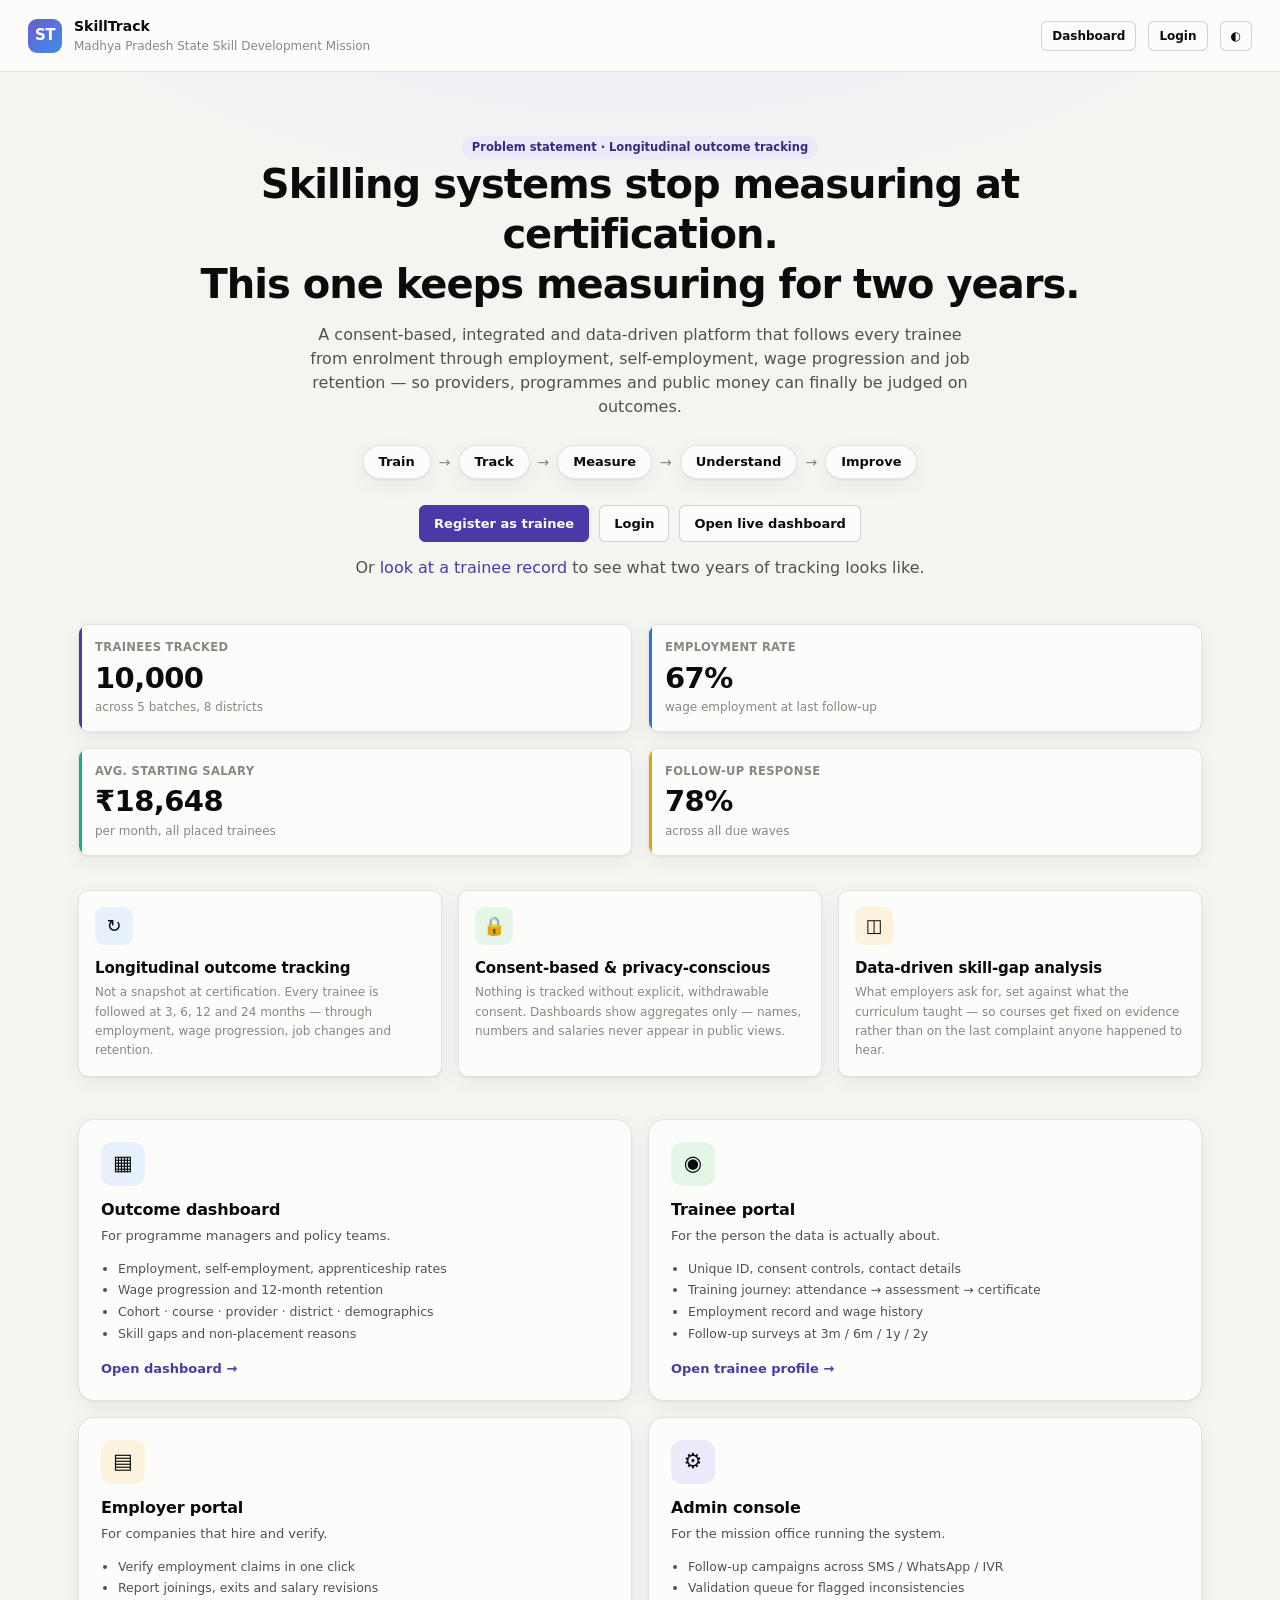
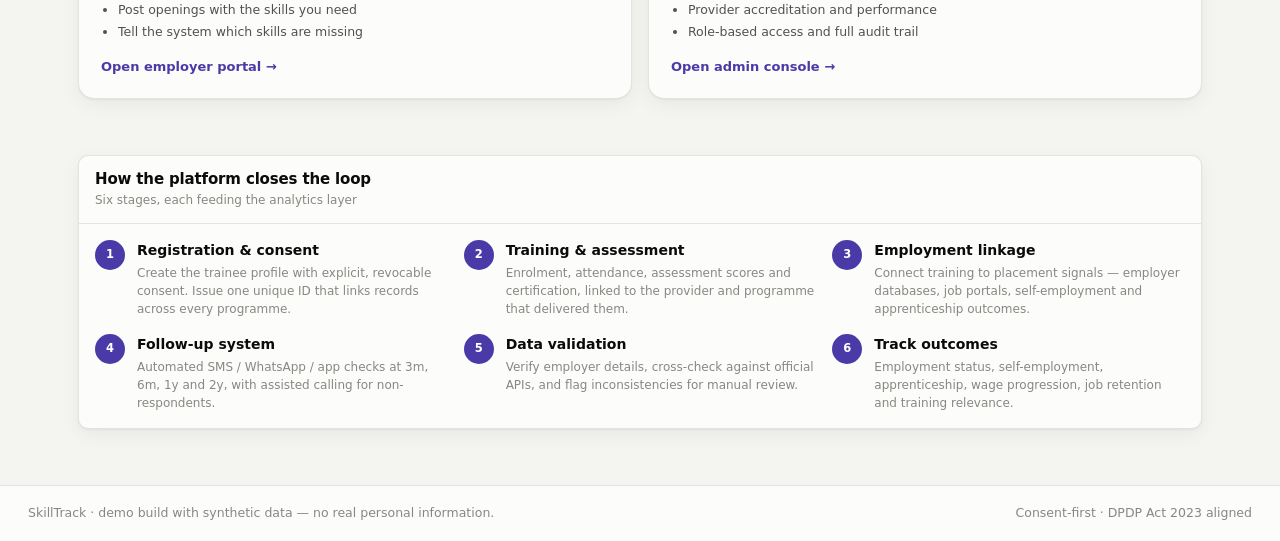
==== index.html @ 78113d4f "first commit" ====
<!DOCTYPE html>
<html lang="en">
<head>
<meta charset="utf-8">
<meta name="viewport" content="width=device-width, initial-scale=1">
<title>SkillTrack — Longitudinal Skilling Outcomes & Impact Measurement System</title>
<meta name="description" content="A consent-based, integrated platform that tracks trainees from training to long-term livelihood outcomes.">
<link rel="stylesheet" href="assets/css/styles.css">
<link rel="icon" href="data:image/svg+xml,<svg xmlns='http://www.w3.org/2000/svg' viewBox='0 0 100 100'><text y='.9em' font-size='90'>📈</text></svg>">
</head>
<body data-page="home">

<div class="landing">

  <header class="landing__nav">
    <span class="sidebar__mark">ST</span>
    <div>
      <div style="font-weight:680">SkillTrack</div>
      <div class="small muted">Madhya Pradesh State Skill Development Mission</div>
    </div>
    <div class="topbar__spacer"></div>
    <a class="btn btn--sm" href="dashboard.html">Dashboard</a>
    <a class="btn btn--sm" href="login.html">Login</a>
    <button class="btn btn--sm" id="themeBtn" title="Light / dark / system">◐</button>
  </header>

  <section class="landing__hero">
    <span class="chip chip--brand">Problem statement · Longitudinal outcome tracking</span>
    <h1 class="mt-12">Skilling systems stop measuring at certification.<br>This one keeps measuring for two years.</h1>
    <p>
      A consent-based, integrated and data-driven platform that follows every trainee from
      enrolment through employment, self-employment, wage progression and job retention —
      so providers, programmes and public money can finally be judged on outcomes.
    </p>
    <div class="pill-flow">
      <span>Train</span><i>→</i><span>Track</span><i>→</i><span>Measure</span><i>→</i>
      <span>Understand</span><i>→</i><span>Improve</span>
    </div>
    <div class="row" style="justify-content:center;margin-top:26px;flex-wrap:wrap">
      <a class="btn btn--primary" href="register.html">Register as trainee</a>
      <a class="btn" href="login.html">Login</a>
      <a class="btn" href="dashboard.html">Open live dashboard</a>
    </div>
    <p class="small muted" style="margin-top:14px">
      Or <a href="trainee.html">look at a trainee record</a> to see what two years of tracking looks like.
    </p>
  </section>

  <section class="grid grid--4" id="heroStats"
           style="max-width:1180px;margin:0 auto 34px;padding:0 28px;width:100%"></section>

  <section style="max-width:1180px;margin:0 auto 34px;padding:0 28px;width:100%">
    <div class="grid grid--3">
      <div class="card">
        <div class="card__body">
          <div class="role-card__ico" style="background:var(--info-soft);width:38px;height:38px;border-radius:9px;display:grid;place-items:center;font-size:18px">↻</div>
          <h3 style="margin:12px 0 6px;font-size:15px">Longitudinal outcome tracking</h3>
          <p class="small muted" style="margin:0;line-height:1.6">
            Not a snapshot at certification. Every trainee is followed at 3, 6, 12 and 24
            months — through employment, wage progression, job changes and retention.
          </p>
        </div>
      </div>
      <div class="card">
        <div class="card__body">
          <div class="role-card__ico" style="background:var(--good-soft);width:38px;height:38px;border-radius:9px;display:grid;place-items:center;font-size:18px">🔒</div>
          <h3 style="margin:12px 0 6px;font-size:15px">Consent-based &amp; privacy-conscious</h3>
          <p class="small muted" style="margin:0;line-height:1.6">
            Nothing is tracked without explicit, withdrawable consent. Dashboards show
            aggregates only — names, numbers and salaries never appear in public views.
          </p>
        </div>
      </div>
      <div class="card">
        <div class="card__body">
          <div class="role-card__ico" style="background:var(--warning-soft);width:38px;height:38px;border-radius:9px;display:grid;place-items:center;font-size:18px">◫</div>
          <h3 style="margin:12px 0 6px;font-size:15px">Data-driven skill-gap analysis</h3>
          <p class="small muted" style="margin:0;line-height:1.6">
            What employers ask for, set against what the curriculum taught — so courses get
            fixed on evidence rather than on the last complaint anyone happened to hear.
          </p>
        </div>
      </div>
    </div>
  </section>

  <section class="role-grid">
    <a class="role-card" href="dashboard.html">
      <div class="role-card__ico" style="background:var(--info-soft)">▦</div>
      <h3>Outcome dashboard</h3>
      <p>For programme managers and policy teams.</p>
      <ul>
        <li>Employment, self-employment, apprenticeship rates</li>
        <li>Wage progression and 12-month retention</li>
        <li>Cohort · course · provider · district · demographics</li>
        <li>Skill gaps and non-placement reasons</li>
      </ul>
      <div class="role-card__go">Open dashboard →</div>
    </a>

    <a class="role-card" href="trainee.html">
      <div class="role-card__ico" style="background:var(--good-soft)">◉</div>
      <h3>Trainee portal</h3>
      <p>For the person the data is actually about.</p>
      <ul>
        <li>Unique ID, consent controls, contact details</li>
        <li>Training journey: attendance → assessment → certificate</li>
        <li>Employment record and wage history</li>
        <li>Follow-up surveys at 3m / 6m / 1y / 2y</li>
      </ul>
      <div class="role-card__go">Open trainee profile →</div>
    </a>

    <a class="role-card" href="employer.html">
      <div class="role-card__ico" style="background:var(--warning-soft)">▤</div>
      <h3>Employer portal</h3>
      <p>For companies that hire and verify.</p>
      <ul>
        <li>Verify employment claims in one click</li>
        <li>Report joinings, exits and salary revisions</li>
        <li>Post openings with the skills you need</li>
        <li>Tell the system which skills are missing</li>
      </ul>
      <div class="role-card__go">Open employer portal →</div>
    </a>

    <a class="role-card" href="admin.html">
      <div class="role-card__ico" style="background:var(--brand-soft)">⚙</div>
      <h3>Admin console</h3>
      <p>For the mission office running the system.</p>
      <ul>
        <li>Follow-up campaigns across SMS / WhatsApp / IVR</li>
        <li>Validation queue for flagged inconsistencies</li>
        <li>Provider accreditation and performance</li>
        <li>Role-based access and full audit trail</li>
      </ul>
      <div class="role-card__go">Open admin console →</div>
    </a>
  </section>

  <section style="max-width:1180px;margin:0 auto 56px;padding:0 28px;width:100%">
    <div class="card">
      <div class="card__head">
        <div>
          <h3>How the platform closes the loop</h3>
          <div class="card__sub">Six stages, each feeding the analytics layer</div>
        </div>
      </div>
      <div class="card__body">
        <div class="grid grid--3" id="flowSteps"></div>
      </div>
    </div>
  </section>

  <footer class="landing__foot">
    <span>SkillTrack · demo build with synthetic data — no real personal information.</span>
    <span class="topbar__spacer"></span>
    <span>Consent-first · DPDP Act 2023 aligned</span>
  </footer>
</div>

<script src="assets/js/data.js"></script>
<script src="assets/js/app.js"></script>
<script src="assets/js/charts.js"></script>
<script>
(function () {
  const { num, inr, pct, $, esc } = UI;
  const all = DB.trainees;
  const s = DB.summarise(all);

  const tiles = [
    { label: "Trainees tracked",     value: num(s.total),                  meta: "across 5 batches, 8 districts", accent: "var(--series-7)" },
    { label: "Employment rate",      value: pct(s.employmentRate, 0),      meta: "wage employment at last follow-up", accent: "var(--series-1)" },
    { label: "Avg. starting salary", value: inr(s.avgStartingSalary),      meta: "per month, all placed trainees", accent: "var(--series-3)" },
    { label: "Follow-up response",   value: pct(s.responseRate, 0),        meta: "across all due waves", accent: "var(--series-4)" }
  ];
  $("#heroStats").innerHTML = tiles.map((t) => `
    <div class="stat" style="--accent:${t.accent}">
      <div class="stat__label">${esc(t.label)}</div>
      <div class="stat__value">${t.value}</div>
      <div class="stat__meta muted">${esc(t.meta)}</div>
    </div>`).join("");

  const steps = [
    ["1", "Registration & consent", "Create the trainee profile with explicit, revocable consent. Issue one unique ID that links records across every programme."],
    ["2", "Training & assessment", "Enrolment, attendance, assessment scores and certification, linked to the provider and programme that delivered them."],
    ["3", "Employment linkage", "Connect training to placement signals — employer databases, job portals, self-employment and apprenticeship outcomes."],
    ["4", "Follow-up system", "Automated SMS / WhatsApp / app checks at 3m, 6m, 1y and 2y, with assisted calling for non-respondents."],
    ["5", "Data validation", "Verify employer details, cross-check against official APIs, and flag inconsistencies for manual review."],
    ["6", "Track outcomes", "Employment status, self-employment, apprenticeship, wage progression, job retention and training relevance."]
  ];
  $("#flowSteps").innerHTML = steps.map(([n, title, body]) => `
    <div style="display:flex;gap:12px">
      <span class="avatar" style="background:var(--brand);flex:none">${n}</span>
      <div>
        <div style="font-weight:640">${esc(title)}</div>
        <div class="small muted" style="margin-top:3px">${esc(body)}</div>
      </div>
    </div>`).join("");

  $("#themeBtn").addEventListener("click", UI.cycleTheme);
})();
</script>
</body>
</html>
---- assets/css/styles.css ----
/* ==========================================================================
   SkillTrack — Longitudinal Skilling Outcomes & Impact Measurement System
   Design system + shell + components
   ========================================================================== */

/* ---------- 1. Tokens ---------- */
:root {
  color-scheme: light;

  /* surfaces */
  --page:            #f4f4f1;
  --surface-1:       #fcfcfb;
  --surface-2:       #f7f7f4;
  --surface-3:       #eeeeea;
  --sidebar:         #1c1b2e;
  --sidebar-ink:     #cfcee0;
  --sidebar-ink-dim: #8e8ca8;

  /* ink */
  --text-primary:    #0b0b0b;
  --text-secondary:  #52514e;
  --text-muted:      #898781;
  --text-invert:     #ffffff;

  /* lines */
  --gridline:        #e1e0d9;
  --baseline:        #c3c2b7;
  --border:          rgba(11, 11, 11, 0.10);
  --border-strong:   rgba(11, 11, 11, 0.18);

  /* brand */
  --brand:           #4a3aa7;
  --brand-hover:     #3c2f8a;
  --brand-soft:      #ece9fb;
  --brand-ink:       #362a7d;

  /* categorical series (validated order — never cycle, never reorder) */
  --series-1: #2a78d6;  /* blue    */
  --series-2: #eb6834;  /* orange  */
  --series-3: #1baf7a;  /* aqua    */
  --series-4: #eda100;  /* yellow  */
  --series-5: #e87ba4;  /* magenta */
  --series-6: #008300;  /* green   */
  --series-7: #4a3aa7;  /* violet  */
  --series-8: #e34948;  /* red     */

  /* sequential blue ramp */
  --seq-100: #cde2fb; --seq-250: #86b6ef; --seq-400: #3987e5;
  --seq-550: #1c5cab; --seq-700: #0d366b;

  /* status (reserved — never used as a series) */
  --good:     #0ca30c;
  --warning:  #fab219;
  --serious:  #ec835a;
  --critical: #d03b3b;
  --good-ink: #006300;

  /* soft status washes */
  --good-soft:     #e6f6e6;
  --warning-soft:  #fdf3dd;
  --serious-soft:  #fceee7;
  --critical-soft: #fbe9e9;
  --info-soft:     #e7f0fd;

  --radius:    10px;
  --radius-sm: 6px;
  --radius-lg: 16px;
  --shadow:    0 1px 2px rgba(11, 11, 11, .05), 0 6px 20px rgba(11, 11, 11, .05);
  --shadow-lg: 0 2px 6px rgba(11, 11, 11, .07), 0 18px 48px rgba(11, 11, 11, .10);

  --sans: system-ui, -apple-system, "Segoe UI", Roboto, sans-serif;
  --mono: ui-monospace, "Cascadia Mono", "Segoe UI Mono", Menlo, monospace;

  --sidebar-w: 248px;
  --topbar-h:  64px;
}

@media (prefers-color-scheme: dark) {
  :root:not([data-theme="light"]) {
    color-scheme: dark;
    --page:            #0d0d0d;
    --surface-1:       #1a1a19;
    --surface-2:       #202020;
    --surface-3:       #292928;
    --sidebar:         #151424;
    --sidebar-ink:     #c9c7de;
    --sidebar-ink-dim: #7d7b99;

    --text-primary:    #ffffff;
    --text-secondary:  #c3c2b7;
    --text-muted:      #898781;

    --gridline:        #2c2c2a;
    --baseline:        #383835;
    --border:          rgba(255, 255, 255, 0.10);
    --border-strong:   rgba(255, 255, 255, 0.20);

    --brand:           #9085e9;
    --brand-hover:     #a49bef;
    --brand-soft:      #241f45;
    --brand-ink:       #cfc9f7;

    --series-1: #3987e5; --series-2: #d95926; --series-3: #199e70;
    --series-4: #c98500; --series-5: #d55181; --series-6: #008300;
    --series-7: #9085e9; --series-8: #e66767;

    --good-soft:     #142b14;
    --warning-soft:  #332a10;
    --serious-soft:  #33211a;
    --critical-soft: #331616;
    --info-soft:     #14233a;
    --good-ink:      #0ca30c;

    --shadow:    0 1px 2px rgba(0, 0, 0, .40), 0 6px 20px rgba(0, 0, 0, .35);
    --shadow-lg: 0 2px 6px rgba(0, 0, 0, .45), 0 18px 48px rgba(0, 0, 0, .50);
  }
}

:root[data-theme="dark"] {
  color-scheme: dark;
  --page:            #0d0d0d;
  --surface-1:       #1a1a19;
  --surface-2:       #202020;
  --surface-3:       #292928;
  --sidebar:         #151424;
  --sidebar-ink:     #c9c7de;
  --sidebar-ink-dim: #7d7b99;

  --text-primary:    #ffffff;
  --text-secondary:  #c3c2b7;
  --text-muted:      #898781;

  --gridline:        #2c2c2a;
  --baseline:        #383835;
  --border:          rgba(255, 255, 255, 0.10);
  --border-strong:   rgba(255, 255, 255, 0.20);

  --brand:           #9085e9;
  --brand-hover:     #a49bef;
  --brand-soft:      #241f45;
  --brand-ink:       #cfc9f7;

  --series-1: #3987e5; --series-2: #d95926; --series-3: #199e70;
  --series-4: #c98500; --series-5: #d55181; --series-6: #008300;
  --series-7: #9085e9; --series-8: #e66767;

  --good-soft:     #142b14;
  --warning-soft:  #332a10;
  --serious-soft:  #33211a;
  --critical-soft: #331616;
  --info-soft:     #14233a;
  --good-ink:      #0ca30c;

  --shadow:    0 1px 2px rgba(0, 0, 0, .40), 0 6px 20px rgba(0, 0, 0, .35);
  --shadow-lg: 0 2px 6px rgba(0, 0, 0, .45), 0 18px 48px rgba(0, 0, 0, .50);
}

/* ---------- 2. Reset ---------- */
*, *::before, *::after { box-sizing: border-box; }
html, body { height: 100%; }
body {
  margin: 0;
  font-family: var(--sans);
  font-size: 14px;
  line-height: 1.5;
  color: var(--text-primary);
  background: var(--page);
  -webkit-font-smoothing: antialiased;
}
h1, h2, h3, h4 { margin: 0; font-weight: 650; letter-spacing: -0.01em; line-height: 1.25; }
h1 { font-size: 24px; }
h2 { font-size: 18px; }
h3 { font-size: 15px; }
h4 { font-size: 13px; }
p  { margin: 0 0 10px; }
a  { color: var(--brand); text-decoration: none; }
a:hover { text-decoration: underline; }
img, svg { max-width: 100%; }
button, input, select, textarea { font: inherit; color: inherit; }
:focus-visible { outline: 2px solid var(--brand); outline-offset: 2px; border-radius: 4px; }

/* ---------- 3. App shell ---------- */
.app { display: flex; min-height: 100vh; }

.sidebar {
  width: var(--sidebar-w);
  flex: 0 0 var(--sidebar-w);
  background: var(--sidebar);
  color: var(--sidebar-ink);
  display: flex;
  flex-direction: column;
  position: sticky;
  top: 0;
  height: 100vh;
  z-index: 40;
}
.sidebar__brand {
  display: flex; align-items: center; gap: 10px;
  padding: 18px 18px 16px;
  border-bottom: 1px solid rgba(255, 255, 255, .08);
}
.sidebar__mark {
  width: 34px; height: 34px; flex: none;
  display: grid; place-items: center;
  border-radius: 9px;
  background: linear-gradient(140deg, #6b5bd6, #3f8fe0);
  color: #fff; font-weight: 800; font-size: 15px; letter-spacing: -.5px;
}
.sidebar__name { color: #fff; font-weight: 680; font-size: 15px; line-height: 1.15; }
.sidebar__sub  { color: var(--sidebar-ink-dim); font-size: 11px; letter-spacing: .04em; text-transform: uppercase; }

.sidebar__nav { padding: 12px 10px; overflow-y: auto; flex: 1; }
.nav__label {
  font-size: 10.5px; letter-spacing: .09em; text-transform: uppercase;
  color: var(--sidebar-ink-dim); padding: 14px 10px 6px; font-weight: 650;
}
.nav__item {
  display: flex; align-items: center; gap: 10px;
  padding: 9px 10px; margin-bottom: 2px;
  border-radius: var(--radius-sm);
  color: var(--sidebar-ink); font-size: 13.5px; font-weight: 520;
  text-decoration: none;
}
.nav__item:hover { background: rgba(255, 255, 255, .07); text-decoration: none; color: #fff; }
.nav__item--active { background: rgba(255, 255, 255, .13); color: #fff; font-weight: 620; }
.nav__item .ico { width: 18px; text-align: center; opacity: .9; }
.nav__badge {
  margin-left: auto; font-size: 11px; font-weight: 650;
  background: var(--critical); color: #fff;
  border-radius: 20px; padding: 1px 7px;
}
.sidebar__foot {
  padding: 12px 14px; border-top: 1px solid rgba(255, 255, 255, .08);
  font-size: 11.5px; color: var(--sidebar-ink-dim);
}

.main { flex: 1 1 auto; min-width: 0; display: flex; flex-direction: column; }

.topbar {
  height: var(--topbar-h);
  display: flex; align-items: center; gap: 14px;
  padding: 0 24px;
  background: var(--surface-1);
  border-bottom: 1px solid var(--border);
  position: sticky; top: 0; z-index: 30;
}
.topbar__title { font-size: 16px; font-weight: 660; }
.topbar__crumb { font-size: 12px; color: var(--text-muted); }
.topbar__spacer { flex: 1; }
.topbar__search {
  display: flex; align-items: center; gap: 8px;
  background: var(--surface-2); border: 1px solid var(--border);
  border-radius: 20px; padding: 6px 12px; min-width: 260px;
}
.topbar__search input { border: 0; background: none; outline: none; width: 100%; font-size: 13px; }
.menu-toggle { display: none; }

.content { padding: 22px 24px 56px; max-width: 1560px; width: 100%; }

.page-head { display: flex; align-items: flex-start; gap: 16px; flex-wrap: wrap; margin-bottom: 18px; }
.page-head__text { flex: 1 1 320px; min-width: 0; }
.page-head p { color: var(--text-secondary); margin: 6px 0 0; font-size: 13.5px; }
.page-head__actions { display: flex; gap: 8px; flex-wrap: wrap; }

/* ---------- 4. Primitives ---------- */
.card {
  background: var(--surface-1);
  border: 1px solid var(--border);
  border-radius: var(--radius);
  box-shadow: var(--shadow);
}
.card__head {
  display: flex; align-items: center; gap: 12px;
  padding: 14px 16px; border-bottom: 1px solid var(--border);
}
.card__head h3 { flex: 1 1 auto; min-width: 0; }
.card__sub { font-size: 12px; color: var(--text-muted); font-weight: 450; margin-top: 2px; }
.card__body { padding: 16px; }
.card__foot {
  padding: 11px 16px; border-top: 1px solid var(--border);
  font-size: 12px; color: var(--text-muted);
  display: flex; align-items: center; gap: 10px;
}

.grid { display: grid; gap: 16px; }
.grid--4 { grid-template-columns: repeat(4, minmax(0, 1fr)); }
.grid--3 { grid-template-columns: repeat(3, minmax(0, 1fr)); }
.grid--2 { grid-template-columns: repeat(2, minmax(0, 1fr)); }
.grid--2-1 { grid-template-columns: minmax(0, 2fr) minmax(0, 1fr); }
.grid--1-2 { grid-template-columns: minmax(0, 1fr) minmax(0, 2fr); }
.span-2 { grid-column: span 2; }

.btn {
  display: inline-flex; align-items: center; justify-content: center; gap: 7px;
  padding: 8px 14px; border-radius: var(--radius-sm);
  border: 1px solid var(--border-strong); background: var(--surface-1);
  color: var(--text-primary); font-size: 13px; font-weight: 560;
  cursor: pointer; text-decoration: none; white-space: nowrap;
  transition: background .12s ease, border-color .12s ease;
}
.btn:hover { background: var(--surface-3); text-decoration: none; }
.btn--primary {
  background: var(--brand); border-color: var(--brand); color: #fff;
}
.btn--primary:hover { background: var(--brand-hover); border-color: var(--brand-hover); }
.btn--ghost { background: none; border-color: transparent; color: var(--text-secondary); }
.btn--ghost:hover { background: var(--surface-3); }
.btn--sm { padding: 5px 10px; font-size: 12px; }
.btn--danger { color: var(--critical); border-color: var(--critical); }
.btn--danger:hover { background: var(--critical-soft); }
.btn[disabled] { opacity: .45; pointer-events: none; }

.field { display: flex; flex-direction: column; gap: 5px; min-width: 0; }
.field > label { font-size: 12px; font-weight: 600; color: var(--text-secondary); }
.field .hint { font-size: 11.5px; color: var(--text-muted); }
.input, .select, textarea.input {
  width: 100%; padding: 8px 10px;
  border: 1px solid var(--border-strong); border-radius: var(--radius-sm);
  background: var(--surface-1); font-size: 13px; outline: none;
}
.input:focus, .select:focus { border-color: var(--brand); box-shadow: 0 0 0 3px var(--brand-soft); }
.select { appearance: none; padding-right: 30px;
  background-image: linear-gradient(45deg, transparent 50%, var(--text-muted) 50%),
                    linear-gradient(135deg, var(--text-muted) 50%, transparent 50%);
  background-position: calc(100% - 16px) 50%, calc(100% - 11px) 50%;
  background-size: 5px 5px, 5px 5px; background-repeat: no-repeat; }

.chip {
  display: inline-flex; align-items: center; gap: 5px;
  padding: 2px 9px; border-radius: 20px;
  font-size: 11.5px; font-weight: 620; white-space: nowrap;
  background: var(--surface-3); color: var(--text-secondary);
  border: 1px solid var(--border);
}
.chip--good     { background: var(--good-soft);     color: var(--good-ink);  border-color: transparent; }
.chip--warning  { background: var(--warning-soft);  color: #7a5600;          border-color: transparent; }
.chip--serious  { background: var(--serious-soft);  color: #8a3a16;          border-color: transparent; }
.chip--critical { background: var(--critical-soft); color: #9c2020;          border-color: transparent; }
.chip--info     { background: var(--info-soft);     color: #17457f;          border-color: transparent; }
.chip--brand    { background: var(--brand-soft);    color: var(--brand-ink); border-color: transparent; }
:root[data-theme="dark"] .chip--warning,
:root[data-theme="dark"] .chip--serious,
:root[data-theme="dark"] .chip--critical,
:root[data-theme="dark"] .chip--info { color: var(--text-primary); }
@media (prefers-color-scheme: dark) {
  :root:not([data-theme="light"]) .chip--warning,
  :root:not([data-theme="light"]) .chip--serious,
  :root:not([data-theme="light"]) .chip--critical,
  :root:not([data-theme="light"]) .chip--info { color: var(--text-primary); }
}
.chip .dot { width: 7px; height: 7px; border-radius: 50%; background: currentColor; flex: none; }

/* ---------- 5. Stat tiles ---------- */
.stat {
  background: var(--surface-1); border: 1px solid var(--border);
  border-radius: var(--radius); padding: 14px 16px 15px;
  box-shadow: var(--shadow); position: relative; overflow: hidden;
}
.stat::before {
  content: ""; position: absolute; inset: 0 auto 0 0; width: 3px;
  background: var(--accent, var(--brand));
}
.stat__label {
  font-size: 11.5px; font-weight: 620; letter-spacing: .03em;
  text-transform: uppercase; color: var(--text-muted);
  display: flex; align-items: center; gap: 6px;
}
.stat__value { font-size: 29px; font-weight: 700; letter-spacing: -.02em; margin-top: 6px; line-height: 1.05; }
.stat__value small { font-size: 15px; font-weight: 600; color: var(--text-secondary); }
.stat__meta { font-size: 12px; color: var(--text-secondary); margin-top: 5px; display: flex; align-items: center; gap: 6px; }
.delta { font-weight: 650; font-size: 12px; }
.delta--up   { color: var(--good-ink); }
.delta--down { color: var(--critical); }

/* ---------- 6. Tables ---------- */
.table-wrap { overflow-x: auto; }
table.tbl { width: 100%; border-collapse: collapse; font-size: 13px; }
table.tbl th, table.tbl td { padding: 9px 12px; text-align: left; border-bottom: 1px solid var(--gridline); }
table.tbl thead th {
  font-size: 11px; letter-spacing: .05em; text-transform: uppercase;
  color: var(--text-muted); font-weight: 650; background: var(--surface-2);
  position: sticky; top: 0; z-index: 1; white-space: nowrap;
}
table.tbl tbody tr:hover { background: var(--surface-2); }
table.tbl td.num, table.tbl th.num { text-align: right; font-variant-numeric: tabular-nums; }
table.tbl tbody tr:last-child td { border-bottom: 0; }
.tbl__id { font-family: var(--mono); font-size: 12px; color: var(--text-secondary); }
.tbl-empty { padding: 34px 16px; text-align: center; color: var(--text-muted); font-size: 13px; }

.person { display: flex; align-items: center; gap: 9px; min-width: 0; }
.avatar {
  width: 30px; height: 30px; flex: none; border-radius: 50%;
  display: grid; place-items: center; font-size: 11.5px; font-weight: 700;
  color: #fff; background: var(--series-7);
}
.avatar--lg { width: 68px; height: 68px; font-size: 24px; border-radius: 18px; }
.person__name { font-weight: 580; }
.person__meta { font-size: 11.5px; color: var(--text-muted); }

/* ---------- 7. Filters ---------- */
.filterbar {
  display: flex; align-items: flex-end; gap: 12px; flex-wrap: wrap;
  background: var(--surface-1); border: 1px solid var(--border);
  border-radius: var(--radius); padding: 12px 14px; margin-bottom: 16px;
  box-shadow: var(--shadow);
}
.filterbar .field { flex: 1 1 160px; }
.filterbar__actions { display: flex; gap: 8px; margin-left: auto; }

/* ---------- 8. Charts ---------- */
.chart { width: 100%; display: block; overflow: visible; }
.chart text { font-family: var(--sans); }
.chart .axis-label { fill: var(--text-muted); font-size: 11px; }
.chart .grid-line { stroke: var(--gridline); stroke-width: 1; }
.chart .baseline  { stroke: var(--baseline); stroke-width: 1; }
.chart .val-label { fill: var(--text-secondary); font-size: 11px; font-weight: 600; }
.chart .mark { transition: opacity .12s ease; }
.chart .mark--dim { opacity: .35; }

.legend { display: flex; flex-wrap: wrap; gap: 6px 16px; margin-top: 12px; }
.legend__item { display: flex; align-items: center; gap: 6px; font-size: 12px; color: var(--text-secondary); }
.legend__swatch { width: 10px; height: 10px; border-radius: 3px; flex: none; }

#viz-tooltip {
  position: fixed; z-index: 100; pointer-events: none; opacity: 0;
  transform: translate(-50%, -100%);
  background: var(--surface-1); color: var(--text-primary);
  border: 1px solid var(--border-strong); border-radius: var(--radius-sm);
  box-shadow: var(--shadow-lg); padding: 8px 10px; font-size: 12px;
  min-width: 120px; transition: opacity .1s ease;
}
#viz-tooltip .tt__title { font-weight: 660; margin-bottom: 4px; }
#viz-tooltip .tt__row { display: flex; align-items: center; gap: 7px; justify-content: space-between; }
#viz-tooltip .tt__row span:last-child { font-variant-numeric: tabular-nums; font-weight: 620; }
#viz-tooltip .tt__sw { width: 8px; height: 8px; border-radius: 2px; flex: none; }

/* ---------- 9. Progress / meters ---------- */
.meter { height: 7px; border-radius: 4px; background: var(--surface-3); overflow: hidden; }
.meter > span { display: block; height: 100%; border-radius: 4px; background: var(--accent, var(--brand)); }
.meter-row { display: grid; grid-template-columns: 1fr auto; gap: 4px 10px; margin-bottom: 12px; }
.meter-row__label { font-size: 12.5px; color: var(--text-secondary); }
.meter-row__val { font-size: 12.5px; font-weight: 650; font-variant-numeric: tabular-nums; }
.meter-row .meter { grid-column: 1 / -1; }

/* ---------- 10. Timeline ---------- */
.timeline { position: relative; padding-left: 26px; }
.timeline::before {
  content: ""; position: absolute; left: 8px; top: 6px; bottom: 6px;
  width: 2px; background: var(--gridline);
}
.tl-item { position: relative; padding-bottom: 20px; }
.tl-item:last-child { padding-bottom: 0; }
.tl-item::before {
  content: ""; position: absolute; left: -22px; top: 4px;
  width: 11px; height: 11px; border-radius: 50%;
  background: var(--surface-1); border: 2px solid var(--dot, var(--brand));
}
.tl-item--done::before { background: var(--dot, var(--brand)); }
.tl-item__time { font-size: 11.5px; color: var(--text-muted); font-variant-numeric: tabular-nums; }
.tl-item__title { font-weight: 600; font-size: 13.5px; margin-top: 1px; }
.tl-item__body { font-size: 12.5px; color: var(--text-secondary); margin-top: 3px; }

/* ---------- 11. Misc blocks ---------- */
.kv { display: grid; grid-template-columns: 130px 1fr; gap: 9px 14px; font-size: 13px; }
.kv dt { color: var(--text-muted); font-size: 12.5px; }
.kv dd { margin: 0; font-weight: 550; }

.banner {
  display: flex; gap: 12px; align-items: flex-start;
  border-radius: var(--radius); padding: 12px 14px;
  border: 1px solid var(--border); background: var(--info-soft);
  font-size: 13px;
}
.banner--good     { background: var(--good-soft); }
.banner--warning  { background: var(--warning-soft); }
.banner--critical { background: var(--critical-soft); }
.banner__ico { font-size: 17px; line-height: 1.2; }
.banner strong { display: block; margin-bottom: 2px; }

.list-row {
  display: flex; align-items: center; gap: 12px;
  padding: 11px 16px; border-bottom: 1px solid var(--gridline);
}
.list-row:last-child { border-bottom: 0; }
.list-row__main { flex: 1 1 auto; min-width: 0; }
.list-row__title { font-weight: 580; font-size: 13.5px; }
.list-row__sub { font-size: 12px; color: var(--text-muted); margin-top: 2px; }

.tabs { display: flex; gap: 2px; border-bottom: 1px solid var(--border); margin-bottom: 16px; overflow-x: auto; }
.tab {
  padding: 9px 14px; font-size: 13.5px; font-weight: 570; cursor: pointer;
  color: var(--text-secondary); border-bottom: 2px solid transparent;
  background: none; border-top: 0; border-left: 0; border-right: 0; white-space: nowrap;
}
.tab:hover { color: var(--text-primary); }
.tab--active { color: var(--brand); border-bottom-color: var(--brand); }
.tabpanel[hidden] { display: none; }

.switch { display: inline-flex; align-items: center; gap: 9px; cursor: pointer; font-size: 13px; }
.switch input { position: absolute; opacity: 0; width: 0; height: 0; }
.switch__track {
  width: 36px; height: 20px; border-radius: 20px; background: var(--surface-3);
  border: 1px solid var(--border-strong); position: relative; transition: background .15s ease;
  flex: none;
}
.switch__track::after {
  content: ""; position: absolute; top: 2px; left: 2px;
  width: 14px; height: 14px; border-radius: 50%; background: var(--surface-1);
  box-shadow: 0 1px 2px rgba(0,0,0,.25); transition: transform .15s ease;
}
.switch input:checked + .switch__track { background: var(--good); border-color: var(--good); }
.switch input:checked + .switch__track::after { transform: translateX(16px); background: #fff; }

.skill-tag {
  display: inline-flex; align-items: center; gap: 5px;
  padding: 3px 10px; border-radius: 20px; font-size: 12px; font-weight: 560;
  background: var(--surface-3); border: 1px solid var(--border);
}
.skill-tag--gap { background: var(--critical-soft); border-color: transparent; color: #9c2020; }
.skill-tag--have { background: var(--good-soft); border-color: transparent; color: var(--good-ink); }
:root[data-theme="dark"] .skill-tag--gap { color: var(--text-primary); }
@media (prefers-color-scheme: dark) {
  :root:not([data-theme="light"]) .skill-tag--gap { color: var(--text-primary); }
}

.stack { display: flex; flex-direction: column; gap: 16px; }
.row { display: flex; align-items: center; gap: 10px; flex-wrap: wrap; }
.row--tight { gap: 6px; }
.muted { color: var(--text-muted); }
.small { font-size: 12px; }
.nowrap { white-space: nowrap; }
.tnum { font-variant-numeric: tabular-nums; }
.mt-0 { margin-top: 0; } .mb-0 { margin-bottom: 0; }
.mt-12 { margin-top: 12px; } .mt-16 { margin-top: 16px; } .mt-24 { margin-top: 24px; }
.text-right { text-align: right; }

/* ---------- 12. Landing page ---------- */
.landing { min-height: 100vh; display: flex; flex-direction: column; background: var(--page); }
.landing__nav {
  display: flex; align-items: center; gap: 12px;
  padding: 16px 28px; border-bottom: 1px solid var(--border); background: var(--surface-1);
}
.landing__hero {
  padding: 64px 28px 44px; text-align: center;
  background:
    radial-gradient(900px 380px at 50% -140px, var(--brand-soft), transparent 70%);
}
.landing__hero h1 { font-size: 40px; max-width: 900px; margin: 0 auto; letter-spacing: -.025em; }
.landing__hero p { max-width: 680px; margin: 14px auto 0; color: var(--text-secondary); font-size: 16px; }
.pill-flow { display: flex; justify-content: center; gap: 8px; flex-wrap: wrap; margin-top: 26px; }
.pill-flow span {
  padding: 6px 15px; border-radius: 20px; background: var(--surface-1);
  border: 1px solid var(--border); font-weight: 620; font-size: 13px; box-shadow: var(--shadow);
}
.pill-flow i { align-self: center; color: var(--text-muted); font-style: normal; }
.role-grid {
  display: grid; gap: 16px; grid-template-columns: repeat(4, minmax(0, 1fr));
  max-width: 1180px; margin: 0 auto; padding: 8px 28px 56px; width: 100%;
}
.role-card {
  display: block; text-decoration: none; color: inherit;
  background: var(--surface-1); border: 1px solid var(--border);
  border-radius: var(--radius-lg); padding: 22px; box-shadow: var(--shadow);
  transition: transform .14s ease, box-shadow .14s ease, border-color .14s ease;
}
.role-card:hover {
  transform: translateY(-3px); box-shadow: var(--shadow-lg);
  border-color: var(--brand); text-decoration: none;
}
.role-card__ico {
  width: 44px; height: 44px; border-radius: 12px; display: grid; place-items: center;
  font-size: 21px; margin-bottom: 14px; background: var(--brand-soft);
}
.role-card h3 { font-size: 16px; }
.role-card p { font-size: 13px; color: var(--text-secondary); margin: 6px 0 14px; }
.role-card ul { margin: 0; padding-left: 17px; font-size: 12.5px; color: var(--text-secondary); }
.role-card li { margin-bottom: 3px; }
.role-card__go { margin-top: 15px; font-size: 13px; font-weight: 640; color: var(--brand); }
.landing__foot {
  margin-top: auto; padding: 18px 28px; border-top: 1px solid var(--border);
  background: var(--surface-1); font-size: 12.5px; color: var(--text-muted);
  display: flex; gap: 12px; flex-wrap: wrap; align-items: center;
}

/* ---------- 13. Journey pages: steppers, choices, consent ---------- */
/* Used by register.html, outcome.html and login.html — the pages a person
   walks through once, as opposed to the dashboards they return to. */

.shell-narrow { max-width: 880px; margin: 0 auto; width: 100%; }

.stepper { display: flex; align-items: flex-start; gap: 0; margin-bottom: 4px; }
.step { flex: 1; display: flex; flex-direction: column; align-items: center; gap: 6px;
        position: relative; text-align: center; min-width: 0; }
.step::before {
  content: ""; position: absolute; top: 13px; left: calc(-50% + 16px); right: calc(50% + 16px);
  height: 2px; background: var(--gridline);
}
.step:first-child::before { display: none; }
.step--done::before, .step--active::before { background: var(--brand); }
.step__dot {
  width: 27px; height: 27px; border-radius: 50%; flex: none;
  display: grid; place-items: center; font-size: 12px; font-weight: 680;
  background: var(--surface-1); border: 2px solid var(--gridline); color: var(--text-muted);
  position: relative; z-index: 1;
}
.step--done .step__dot   { background: var(--brand); border-color: var(--brand); color: #fff; }
.step--active .step__dot { background: var(--surface-1); border-color: var(--brand); color: var(--brand-ink); }
.step__label { font-size: 12px; font-weight: 600; color: var(--text-muted); line-height: 1.3; }
.step--done .step__label, .step--active .step__label { color: var(--text-primary); }

/* Big selectable cards — role pickers and the outcome question. A label wrapping
   a visually-hidden radio, so keyboard and screen readers get real radio semantics. */
.choice-grid { display: grid; gap: 12px; grid-template-columns: repeat(auto-fit, minmax(210px, 1fr)); }
.choice {
  position: relative; display: flex; flex-direction: column; gap: 5px;
  padding: 16px; border-radius: var(--radius); cursor: pointer;
  background: var(--surface-1); border: 1.5px solid var(--border-strong);
  transition: border-color .14s ease, background .14s ease, box-shadow .14s ease;
}
.choice:hover { border-color: var(--brand); box-shadow: var(--shadow-sm); }
.choice input { position: absolute; opacity: 0; width: 0; height: 0; }
.choice input:focus-visible ~ .choice__ico { outline: 2px solid var(--brand); outline-offset: 3px; }
.choice__ico { font-size: 22px; line-height: 1; }
.choice__title { font-weight: 660; font-size: 14px; }
.choice__sub { font-size: 12.5px; color: var(--text-secondary); line-height: 1.45; }
.choice input:checked ~ .choice__title { color: var(--brand-ink); }
.choice:has(input:checked) { border-color: var(--brand); background: var(--brand-soft); box-shadow: var(--shadow-sm); }
.choice__check { position: absolute; top: 12px; right: 13px; font-weight: 700; color: var(--brand); opacity: 0; }
.choice:has(input:checked) .choice__check { opacity: 1; }

.form-grid { display: grid; gap: 14px 16px; grid-template-columns: repeat(auto-fit, minmax(220px, 1fr)); }
.form-grid .span-all { grid-column: 1 / -1; }
.field--error .input, .field--error .select { border-color: var(--critical); }
.field__err { font-size: 11.5px; color: var(--critical); font-weight: 560; }

.consent-box {
  border: 1px solid var(--border-strong); border-radius: var(--radius);
  padding: 14px 16px; background: var(--surface-2); font-size: 13px; line-height: 1.55;
}
.consent-box h4 { margin: 0 0 4px; font-size: 13px; }
.consent-box + .consent-box { margin-top: 10px; }

.check { display: flex; align-items: flex-start; gap: 10px; cursor: pointer; font-size: 13px; line-height: 1.5; }
.check input { margin: 2px 0 0; width: 16px; height: 16px; flex: none; accent-color: var(--brand); }

/* The generated trainee ID, shown once on completion. */
.id-badge {
  display: inline-flex; align-items: center; gap: 10px;
  padding: 12px 18px; border-radius: var(--radius);
  background: var(--brand-soft); border: 1px solid var(--brand);
  font-size: 21px; font-weight: 700; letter-spacing: .4px;
  color: var(--brand-ink); font-variant-numeric: tabular-nums;
}

/* ---------- 14. Insights, reports, notifications ---------- */

.insight { border-left: 3px solid var(--accent, var(--brand)); padding: 2px 0 2px 14px; }
.insight__tag { font-size: 10.5px; font-weight: 720; letter-spacing: .7px; color: var(--text-muted); }
.insight__text { font-size: 13.5px; line-height: 1.5; margin-top: 2px; }
.insight__action {
  margin-top: 9px; padding: 9px 12px; border-radius: var(--radius-sm);
  background: var(--surface-2); border: 1px solid var(--border); font-size: 13px; line-height: 1.5;
}
.insight__action .insight__tag { color: var(--brand-ink); }

.notice {
  display: flex; gap: 12px; align-items: flex-start;
  padding: 13px 16px; border-bottom: 1px solid var(--gridline);
}
.notice:last-child { border-bottom: 0; }
.notice--unread { background: var(--info-soft); }
.notice__ico {
  width: 30px; height: 30px; border-radius: 50%; flex: none;
  display: grid; place-items: center; font-size: 14px;
  background: var(--surface-3);
}
.notice__title { font-size: 13.5px; font-weight: 600; }
.notice__body { font-size: 12.5px; color: var(--text-secondary); margin-top: 2px; line-height: 1.45; }
.notice__time { font-size: 11.5px; color: var(--text-muted); white-space: nowrap; }

/* ---------- 15. Empty, loading and error states ---------- */

.empty { text-align: center; padding: 34px 20px; color: var(--text-secondary); }
.empty__ico { font-size: 26px; opacity: .5; }
.empty__title { font-weight: 640; font-size: 14px; margin-top: 8px; color: var(--text-primary); }
.empty__body { font-size: 12.5px; margin-top: 4px; max-width: 380px; margin-inline: auto; line-height: 1.5; }
.empty__body + .btn { margin-top: 14px; }

.skeleton {
  border-radius: var(--radius-sm);
  background: linear-gradient(90deg, var(--surface-3) 25%, var(--surface-2) 37%, var(--surface-3) 63%);
  background-size: 400% 100%;
  animation: skeleton 1.3s ease-in-out infinite;
}
.skeleton--line { height: 11px; margin-bottom: 9px; }
.skeleton--chart { height: 190px; }
@keyframes skeleton { from { background-position: 100% 50%; } to { background-position: 0 50%; } }
@media (prefers-reduced-motion: reduce) { .skeleton { animation: none; } }

/* ---------- 16. Responsive ---------- */
@media (max-width: 1280px) {
  .grid--4 { grid-template-columns: repeat(2, minmax(0, 1fr)); }
  .role-grid { grid-template-columns: repeat(2, minmax(0, 1fr)); }
}
@media (max-width: 1080px) {
  .grid--3, .grid--2-1, .grid--1-2 { grid-template-columns: minmax(0, 1fr); }
  .span-2 { grid-column: auto; }
}
@media (max-width: 860px) {
  .sidebar {
    position: fixed; left: 0; top: 0; bottom: 0;
    transform: translateX(-100%); transition: transform .2s ease;
    box-shadow: var(--shadow-lg);
  }
  body.nav-open .sidebar { transform: none; }
  body.nav-open::after {
    content: ""; position: fixed; inset: 0; background: rgba(0,0,0,.45); z-index: 35;
  }
  .menu-toggle { display: inline-flex; }
  .content { padding: 16px 14px 48px; }
  .topbar { padding: 0 14px; }
  .topbar__search { display: none; }
  .grid--2, .grid--4 { grid-template-columns: minmax(0, 1fr); }
  .landing__hero h1 { font-size: 30px; }
  .kv { grid-template-columns: 1fr; gap: 2px 0; }
  .kv dd { margin-bottom: 8px; }

  /* The stepper keeps its dots but drops the labels — four wrapped captions on a
     phone cost more height than they explain. The current step is named above it. */
  .step__label { display: none; }
  .stepper { gap: 0; }
  .choice-grid { grid-template-columns: minmax(0, 1fr); }
  .id-badge { font-size: 17px; padding: 10px 14px; }
}

@media print {
  .sidebar, .topbar, .filterbar__actions, .btn { display: none !important; }
  .content { padding: 0; }
  .card { box-shadow: none; break-inside: avoid; }
}
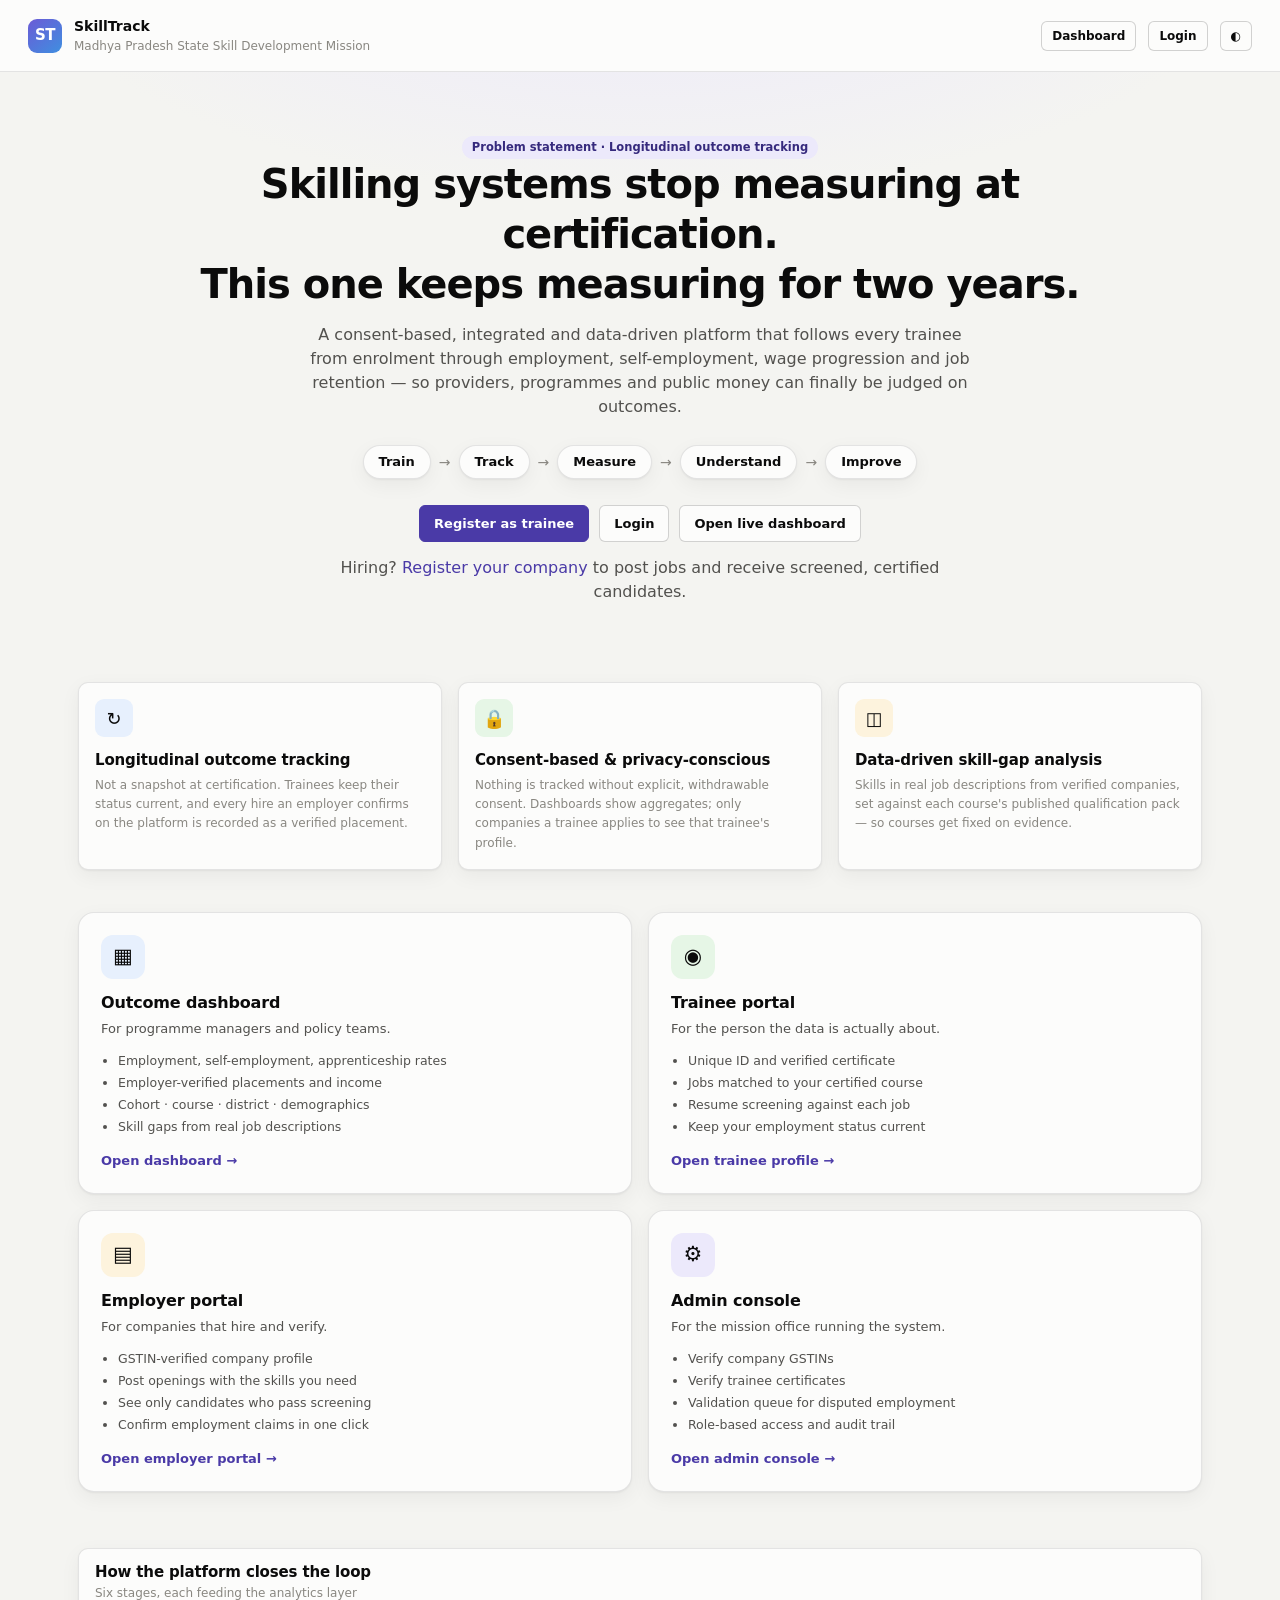
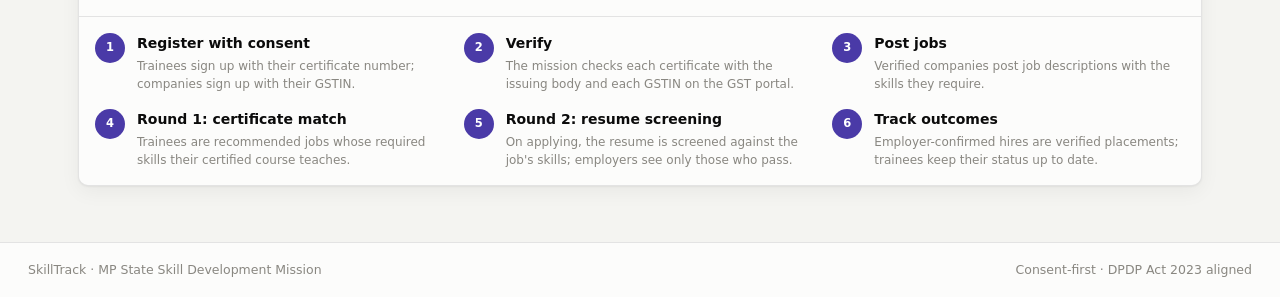
==== commit ecc78b41: "Project major changes" ====
--- a/index.html
+++ b/index.html
@@ -42,7 +42,7 @@
       <a class="btn" href="dashboard.html">Open live dashboard</a>
     </div>
     <p class="small muted" style="margin-top:14px">
-      Or <a href="trainee.html">look at a trainee record</a> to see what two years of tracking looks like.
+      Hiring? <a href="company.html">Register your company</a> to post jobs and receive screened, certified candidates.
     </p>
   </section>
 
@@ -56,8 +56,8 @@
           <div class="role-card__ico" style="background:var(--info-soft);width:38px;height:38px;border-radius:9px;display:grid;place-items:center;font-size:18px">↻</div>
           <h3 style="margin:12px 0 6px;font-size:15px">Longitudinal outcome tracking</h3>
           <p class="small muted" style="margin:0;line-height:1.6">
-            Not a snapshot at certification. Every trainee is followed at 3, 6, 12 and 24
-            months — through employment, wage progression, job changes and retention.
+            Not a snapshot at certification. Trainees keep their status current, and every hire
+            an employer confirms on the platform is recorded as a verified placement.
           </p>
         </div>
       </div>
@@ -67,7 +67,7 @@
           <h3 style="margin:12px 0 6px;font-size:15px">Consent-based &amp; privacy-conscious</h3>
           <p class="small muted" style="margin:0;line-height:1.6">
             Nothing is tracked without explicit, withdrawable consent. Dashboards show
-            aggregates only — names, numbers and salaries never appear in public views.
+            aggregates; only companies a trainee applies to see that trainee's profile.
           </p>
         </div>
       </div>
@@ -76,8 +76,8 @@
           <div class="role-card__ico" style="background:var(--warning-soft);width:38px;height:38px;border-radius:9px;display:grid;place-items:center;font-size:18px">◫</div>
           <h3 style="margin:12px 0 6px;font-size:15px">Data-driven skill-gap analysis</h3>
           <p class="small muted" style="margin:0;line-height:1.6">
-            What employers ask for, set against what the curriculum taught — so courses get
-            fixed on evidence rather than on the last complaint anyone happened to hear.
+            Skills in real job descriptions from verified companies, set against each course's
+            published qualification pack — so courses get fixed on evidence.
           </p>
         </div>
       </div>
@@ -91,9 +91,9 @@
       <p>For programme managers and policy teams.</p>
       <ul>
         <li>Employment, self-employment, apprenticeship rates</li>
-        <li>Wage progression and 12-month retention</li>
-        <li>Cohort · course · provider · district · demographics</li>
-        <li>Skill gaps and non-placement reasons</li>
+        <li>Employer-verified placements and income</li>
+        <li>Cohort · course · district · demographics</li>
+        <li>Skill gaps from real job descriptions</li>
       </ul>
       <div class="role-card__go">Open dashboard →</div>
     </a>
@@ -103,10 +103,10 @@
       <h3>Trainee portal</h3>
       <p>For the person the data is actually about.</p>
       <ul>
-        <li>Unique ID, consent controls, contact details</li>
-        <li>Training journey: attendance → assessment → certificate</li>
-        <li>Employment record and wage history</li>
-        <li>Follow-up surveys at 3m / 6m / 1y / 2y</li>
+        <li>Unique ID and verified certificate</li>
+        <li>Jobs matched to your certified course</li>
+        <li>Resume screening against each job</li>
+        <li>Keep your employment status current</li>
       </ul>
       <div class="role-card__go">Open trainee profile →</div>
     </a>
@@ -116,10 +116,10 @@
       <h3>Employer portal</h3>
       <p>For companies that hire and verify.</p>
       <ul>
-        <li>Verify employment claims in one click</li>
-        <li>Report joinings, exits and salary revisions</li>
+        <li>GSTIN-verified company profile</li>
         <li>Post openings with the skills you need</li>
-        <li>Tell the system which skills are missing</li>
+        <li>See only candidates who pass screening</li>
+        <li>Confirm employment claims in one click</li>
       </ul>
       <div class="role-card__go">Open employer portal →</div>
     </a>
@@ -129,10 +129,10 @@
       <h3>Admin console</h3>
       <p>For the mission office running the system.</p>
       <ul>
-        <li>Follow-up campaigns across SMS / WhatsApp / IVR</li>
-        <li>Validation queue for flagged inconsistencies</li>
-        <li>Provider accreditation and performance</li>
-        <li>Role-based access and full audit trail</li>
+        <li>Verify company GSTINs</li>
+        <li>Verify trainee certificates</li>
+        <li>Validation queue for disputed employment</li>
+        <li>Role-based access and audit trail</li>
       </ul>
       <div class="role-card__go">Open admin console →</div>
     </a>
@@ -153,41 +153,35 @@
   </section>
 
   <footer class="landing__foot">
-    <span>SkillTrack · demo build with synthetic data — no real personal information.</span>
+    <span>SkillTrack · MP State Skill Development Mission</span>
     <span class="topbar__spacer"></span>
     <span>Consent-first · DPDP Act 2023 aligned</span>
   </footer>
 </div>
 
-<script src="assets/js/data.js"></script>
 <script src="assets/js/app.js"></script>
-<script src="assets/js/charts.js"></script>
 <script>
 (function () {
-  const { num, inr, pct, $, esc } = UI;
-  const all = DB.trainees;
-  const s = DB.summarise(all);
-
-  const tiles = [
-    { label: "Trainees tracked",     value: num(s.total),                  meta: "across 5 batches, 8 districts", accent: "var(--series-7)" },
-    { label: "Employment rate",      value: pct(s.employmentRate, 0),      meta: "wage employment at last follow-up", accent: "var(--series-1)" },
-    { label: "Avg. starting salary", value: inr(s.avgStartingSalary),      meta: "per month, all placed trainees", accent: "var(--series-3)" },
-    { label: "Follow-up response",   value: pct(s.responseRate, 0),        meta: "across all due waves", accent: "var(--series-4)" }
-  ];
-  $("#heroStats").innerHTML = tiles.map((t) => `
-    <div class="stat" style="--accent:${t.accent}">
-      <div class="stat__label">${esc(t.label)}</div>
-      <div class="stat__value">${t.value}</div>
-      <div class="stat__meta muted">${esc(t.meta)}</div>
-    </div>`).join("");
+  const { num, $, esc } = UI;
+  // public counts straight from the database — no sign-in needed
+  fetch("/api/meta").then((r) => r.json()).then((m) => {
+    const st = m.stats;
+    $("#heroStats").innerHTML = [
+      ["Registered trainees", st.trainees, "signed up with consent", "var(--series-7)"],
+      ["Verified companies", st.verifiedCompanies, "GSTIN checked by the mission", "var(--series-1)"],
+      ["Open jobs", st.openJobs, "posted by verified companies", "var(--series-3)"],
+      ["Verified placements", st.verifiedPlacements, "hires confirmed by employers", "var(--series-4)"]
+    ].map(([l, v, meta, accent]) => `<div class="stat" style="--accent:${accent}"><div class="stat__label">${esc(l)}</div>
+      <div class="stat__value">${num(v)}</div><div class="stat__meta muted">${esc(meta)}</div></div>`).join("");
+  }).catch(() => { $("#heroStats").innerHTML = ""; });
 
   const steps = [
-    ["1", "Registration & consent", "Create the trainee profile with explicit, revocable consent. Issue one unique ID that links records across every programme."],
-    ["2", "Training & assessment", "Enrolment, attendance, assessment scores and certification, linked to the provider and programme that delivered them."],
-    ["3", "Employment linkage", "Connect training to placement signals — employer databases, job portals, self-employment and apprenticeship outcomes."],
-    ["4", "Follow-up system", "Automated SMS / WhatsApp / app checks at 3m, 6m, 1y and 2y, with assisted calling for non-respondents."],
-    ["5", "Data validation", "Verify employer details, cross-check against official APIs, and flag inconsistencies for manual review."],
-    ["6", "Track outcomes", "Employment status, self-employment, apprenticeship, wage progression, job retention and training relevance."]
+    ["1", "Register with consent", "Trainees sign up with their certificate number; companies sign up with their GSTIN."],
+    ["2", "Verify", "The mission checks each certificate with the issuing body and each GSTIN on the GST portal."],
+    ["3", "Post jobs", "Verified companies post job descriptions with the skills they require."],
+    ["4", "Round 1: certificate match", "Trainees are recommended jobs whose required skills their certified course teaches."],
+    ["5", "Round 2: resume screening", "On applying, the resume is screened against the job's skills; employers see only those who pass."],
+    ["6", "Track outcomes", "Employer-confirmed hires are verified placements; trainees keep their status up to date."]
   ];
   $("#flowSteps").innerHTML = steps.map(([n, title, body]) => `
     <div style="display:flex;gap:12px">
--- a/assets/css/styles.css
+++ b/assets/css/styles.css
@@ -738,3 +738,6 @@
   .content { padding: 0; }
   .card { box-shadow: none; break-inside: avoid; }
 }
+
+/* the hidden attribute must win over component display rules */
+[hidden] { display: none !important; }
